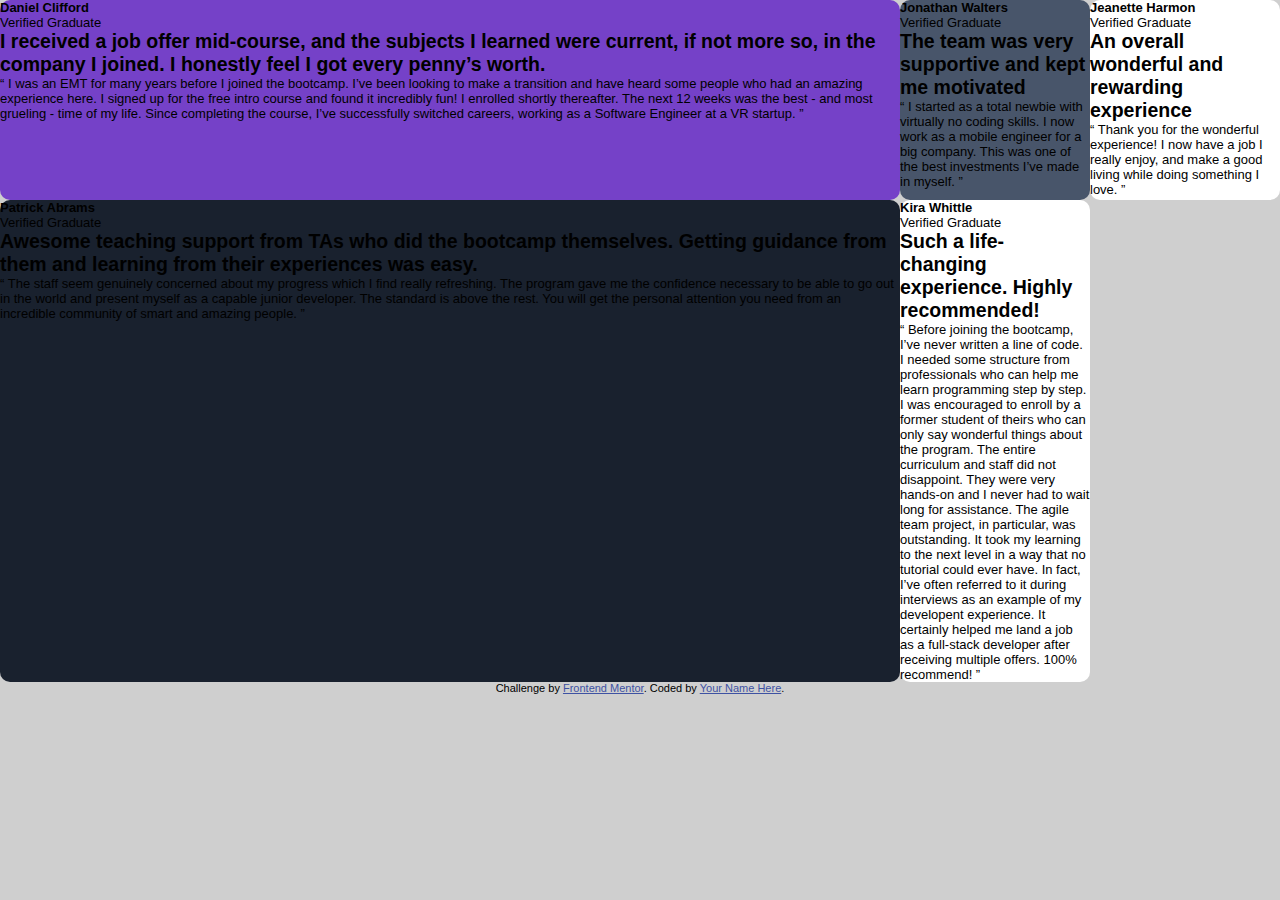
==== testimonials-grid-section/index.html @ 76e98a70 "first commit" ====
<!DOCTYPE html>
<html lang="en">
<head>
  <meta charset="UTF-8">
  <meta name="viewport" content="width=device-width, initial-scale=1.0"> <!-- displays site properly based on user's device -->

  <link rel="icon" type="image/png" sizes="32x32" href="./images/favicon-32x32.png">
  <link rel="stylesheet" href="styles.css" />
  <link rel="font" href="https://fonts.google.com/specimen/Barlow+Semi+Condensed">
  
  <title>Frontend Mentor | [Challenge Name Here]</title>

  <!-- Feel free to remove these styles or customise in your own stylesheet 👍 -->
  <style>
    .attribution { font-size: 11px; text-align: center; }
    .attribution a { color: hsl(228, 45%, 44%); }
  </style>
</head>
<body>
  <div class="content">
    <div class="card01">
      <div class="info01">
        <p>Daniel Clifford</p>
        <span>Verified Graduate</span>
        <h2>I received a job offer mid-course, and the subjects I learned were current, if not more so, 
        in the company I joined. I honestly feel I got every penny’s worth.</h2>
        <span>
          “ I was an EMT for many years before I joined the bootcamp. I’ve been looking to make a 
        transition and have heard some people who had an amazing experience here. I signed up 
        for the free intro course and found it incredibly fun! I enrolled shortly thereafter. 
        The next 12 weeks was the best - and most grueling - time of my life. Since completing 
        the course, I’ve successfully switched careers, working as a Software Engineer at a VR startup. ”
      </span>
      </div>
    </div>

    <div class="card02">
      <div class="info02">
        <p>Jonathan Walters</p>
        <span>Verified Graduate</span>
        <h2>The team was very supportive and kept me motivated</h2>
        <span>
          “ I started as a total newbie with virtually no coding skills. I now work as a mobile engineer 
          for a big company. This was one of the best investments I’ve made in myself. ”
        </span>
      </div>
    </div>

    <div class="card03">
      <div class="info03">
        <p>Jeanette Harmon</p>  
        <span>Verified Graduate</span>
        <h2>An overall wonderful and rewarding experience</h2>
        <span>
          “ Thank you for the wonderful experience! I now have a job I really enjoy, and make a good living 
          while doing something I love. ”
        </span>
      </div>
    </div>

    <div class="card04">
      <div class="info04">
        <p>Patrick Abrams</p>
        <span>Verified Graduate</span>
        <h2>
          Awesome teaching support from TAs who did the bootcamp themselves. Getting guidance from them and 
          learning from their experiences was easy.
        </h2>
        <span>
          “ The staff seem genuinely concerned about my progress which I find really refreshing. The program 
          gave me the confidence necessary to be able to go out in the world and present myself as a capable 
          junior developer. The standard is above the rest. You will get the personal attention you need from 
          an incredible community of smart and amazing people. ”
        </span>
      </div>
    </div>
    
    <div class="card05">
      <div class="info05">
        <p>Kira Whittle</p>
        <span>Verified Graduate</span>
        <h2>Such a life-changing experience. Highly recommended!</h2>
        <span>
          “ Before joining the bootcamp, I’ve never written a line of code. I needed some structure from 
          professionals who can help me learn programming step by step. I was encouraged to enroll by a former 
          student of theirs who can only say wonderful things about the program. The entire curriculum and staff 
          did not disappoint. They were very hands-on and I never had to wait long for assistance. The agile team 
          project, in particular, was outstanding. It took my learning to the next level in a way that no tutorial 
          could ever have. In fact, I’ve often referred to it during interviews as an example of my developent 
          experience. It certainly helped me land a job as a full-stack developer after receiving multiple offers. 
          100% recommend! ”
        </span>
      </div>
    </div>
  </div>
    
  <div class="attribution">
    Challenge by <a href="https://www.frontendmentor.io?ref=challenge" target="_blank">Frontend Mentor</a>. 
    Coded by <a href="#">Your Name Here</a>.
  </div>
</body>
</html>
---- testimonials-grid-section/styles.css ----
* {
  margin: 0;
  padding: 0;
}

body {
  font-family: "Barlow Semi Condensed", sans-serif;
  max-width: 1440px;
  font-size: 13px;
  font-weight: 500;
  background: hsl(0, 0%, 81%);
}

p {
  font-weight: 600;
}

.content {
  display: grid;
  grid-template-columns: 1fr 1fr 1fr;
}

.card01 {
  background: hsl(263, 55%, 52%);
  border-radius: 10px;
  width: 900px;
  height: 200px;
}

.card02 {
  background: hsl(217, 19%, 35%);
  border-radius: 10px;
}

.card03 {
  background:hsl(0, 0%, 100%);
  border-radius: 10px;
}

.card04 {
  background:hsl(219, 29%, 14%);
  border-radius: 10px;
}


.card05 {
  background:hsl(0, 0%, 100%);
  border-radius: 10px;
}
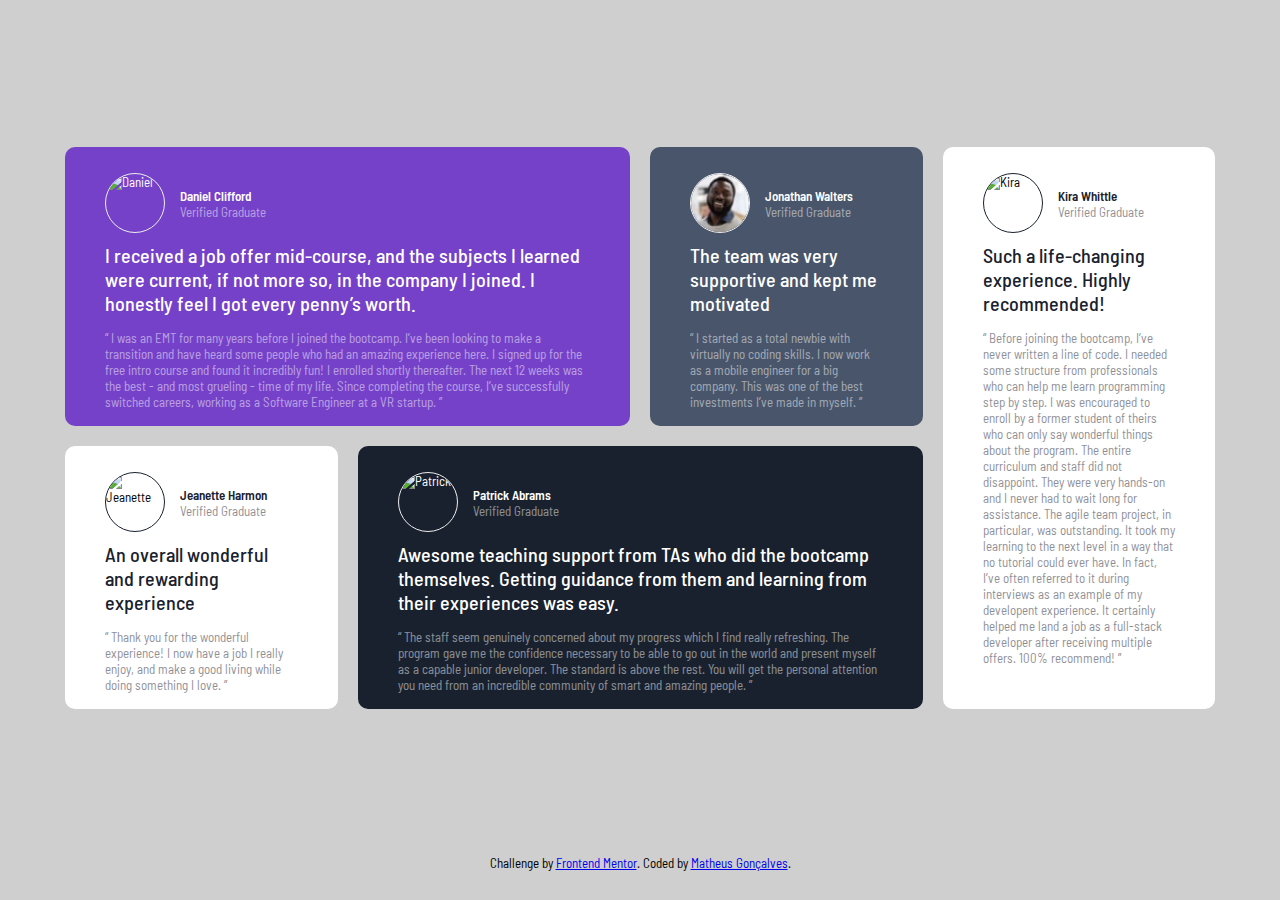
==== commit 7ec5d229: "testimonial grid finallization" ====
--- a/testimonials-grid-section/index.html
+++ b/testimonials-grid-section/index.html
@@ -6,80 +6,103 @@
 
   <link rel="icon" type="image/png" sizes="32x32" href="./images/favicon-32x32.png">
   <link rel="stylesheet" href="styles.css" />
-  <link rel="font" href="https://fonts.google.com/specimen/Barlow+Semi+Condensed">
   
   <title>Frontend Mentor | [Challenge Name Here]</title>
 
-  <!-- Feel free to remove these styles or customise in your own stylesheet 👍 -->
-  <style>
-    .attribution { font-size: 11px; text-align: center; }
-    .attribution a { color: hsl(228, 45%, 44%); }
-  </style>
 </head>
 <body>
-  <div class="content">
-    <div class="card01">
-      <div class="info01">
-        <p>Daniel Clifford</p>
-        <span>Verified Graduate</span>
-        <h2>I received a job offer mid-course, and the subjects I learned were current, if not more so, 
-        in the company I joined. I honestly feel I got every penny’s worth.</h2>
+  <section>
+    <main>
+      <div class="daniel box large">
+        <div class="box-img">
+          <img src="/images/image-daniel.jpg" alt="Daniel">
+          <div class="testimonials-name">
+            <p class="name">Daniel Clifford</p>
+            <span>Verified Graduate</span>
+          </div>
+        </div>
+
+        <h2>
+          I received a job offer mid-course, and the subjects I learned were current, if not more so, 
+          in the company I joined. I honestly feel I got every penny’s worth.
+        </h2>
         <span>
           “ I was an EMT for many years before I joined the bootcamp. I’ve been looking to make a 
-        transition and have heard some people who had an amazing experience here. I signed up 
-        for the free intro course and found it incredibly fun! I enrolled shortly thereafter. 
-        The next 12 weeks was the best - and most grueling - time of my life. Since completing 
-        the course, I’ve successfully switched careers, working as a Software Engineer at a VR startup. ”
-      </span>
+          transition and have heard some people who had an amazing experience here. I signed up 
+          for the free intro course and found it incredibly fun! I enrolled shortly thereafter. 
+          The next 12 weeks was the best - and most grueling - time of my life. Since completing 
+          the course, I’ve successfully switched careers, working as a Software Engineer at a VR startup. ”
+        </span>
       </div>
-    </div>
 
-    <div class="card02">
-      <div class="info02">
-        <p>Jonathan Walters</p>
-        <span>Verified Graduate</span>
-        <h2>The team was very supportive and kept me motivated</h2>
+      <div class="jonathan box medium">
+        <div class="box-img">
+            <img src="./images/image-jonathan.jpg" alt="Jonathan">
+          <div class="testimonials-name">
+            <p class="name">Jonathan Walters</p>
+            <span>Verified Graduate</span>
+          </div>
+        </div>
+
+        <h2>
+          The team was very supportive and kept me motivated
+        </h2>
         <span>
           “ I started as a total newbie with virtually no coding skills. I now work as a mobile engineer 
           for a big company. This was one of the best investments I’ve made in myself. ”
         </span>
       </div>
-    </div>
 
-    <div class="card03">
-      <div class="info03">
-        <p>Jeanette Harmon</p>  
-        <span>Verified Graduate</span>
-        <h2>An overall wonderful and rewarding experience</h2>
+      <div class="jeanette box medium">
+        <div class="box-img">
+          <img src="/images/image-jeanette.jpg" alt="Jeanette">
+          <div class="testimonials-name">
+            <p class="name">Jeanette Harmon</p>
+            <span>Verified Graduate</span>
+          </div>
+        </div>
+
+        <h2>
+          An overall wonderful and rewarding experience
+        </h2>
         <span>
           “ Thank you for the wonderful experience! I now have a job I really enjoy, and make a good living 
-          while doing something I love. ”
+        while doing something I love. ”
         </span>
       </div>
-    </div>
 
-    <div class="card04">
-      <div class="info04">
-        <p>Patrick Abrams</p>
-        <span>Verified Graduate</span>
+      <div class="patrick box large">
+        <div class="box-img">
+          <img src="/images/image-patrick.jpg" alt="Patrick">
+          <div class="testimonials-name">
+            <p class="name">Patrick Abrams</p>
+            <span>Verified Graduate</span>
+          </div>
+        </div>
+
         <h2>
           Awesome teaching support from TAs who did the bootcamp themselves. Getting guidance from them and 
           learning from their experiences was easy.
         </h2>
         <span>
-          “ The staff seem genuinely concerned about my progress which I find really refreshing. The program 
+         “ The staff seem genuinely concerned about my progress which I find really refreshing. The program 
           gave me the confidence necessary to be able to go out in the world and present myself as a capable 
           junior developer. The standard is above the rest. You will get the personal attention you need from 
           an incredible community of smart and amazing people. ”
         </span>
       </div>
-    </div>
-    
-    <div class="card05">
-      <div class="info05">
-        <p>Kira Whittle</p>
-        <span>Verified Graduate</span>
-        <h2>Such a life-changing experience. Highly recommended!</h2>
+
+      <div class="kira box height">
+        <div class="box-img">
+          <img src="/images/image-kira.jpg" alt="Kira" class="photo">
+          <div class="testimonials-name">
+            <p class="name">Kira Whittle</p>
+            <span>Verified Graduate</span>
+          </div>
+        </div>
+        <h2>
+          Such a life-changing experience. Highly recommended!
+        </h2>
         <span>
           “ Before joining the bootcamp, I’ve never written a line of code. I needed some structure from 
           professionals who can help me learn programming step by step. I was encouraged to enroll by a former 
@@ -91,12 +114,12 @@
           100% recommend! ”
         </span>
       </div>
-    </div>
-  </div>
-    
-  <div class="attribution">
+    </main>
+  </section>
+
+<footer>
     Challenge by <a href="https://www.frontendmentor.io?ref=challenge" target="_blank">Frontend Mentor</a>. 
-    Coded by <a href="#">Your Name Here</a>.
-  </div>
+    Coded by <a href="#">Matheus Gonçalves</a>.
+</footer>
 </body>
 </html>--- a/testimonials-grid-section/styles.css
+++ b/testimonials-grid-section/styles.css
@@ -1,49 +1,138 @@
+@import url("https://fonts.googleapis.com/css2?family=Barlow+Semi+Condensed:wght@500;600&display=swap");
+
 * {
   margin: 0;
   padding: 0;
+  box-sizing: border-box;
+  font-family: 'Barlow Semi Condensed', sans-serif;
 }
 
 body {
-  font-family: "Barlow Semi Condensed", sans-serif;
-  max-width: 1440px;
+  background: hsl(0, 0%, 81%);
   font-size: 13px;
-  font-weight: 500;
-  background: hsl(0, 0%, 81%);
+  min-height: 100vh;
 }
 
-p {
+img {
+  margin: 10px 0 10px;
+  width: 60px;
+  height: 60px;
+  border-radius: 50%;
+  border: 1px solid #eee;
+}
+
+section {
+  margin: auto;
+  display: flex;
+  align-items: center;
+  justify-content: center;
+  padding: 5rem 3rem;
+  min-height: 95vh;
+}
+
+main {
+  margin: auto;
+  display: grid;
+  max-width: 1150px;
+  justify-content: center;
+  grid-template-columns: repeat(4, 1fr);
+  grid-template-rows: repeat(2, min-content);
+  grid-gap: 20px;
+  grid-template-areas: 
+  'box1 box1 box2 box5'
+  'box3 box4 box4 box5'
+  ;
+}
+
+span {
+  color: white;
+  opacity: 0.5;
+}
+
+h2 {
+  font-size: 20px;
+  font-weight: 500;
+  margin-bottom: 15px;
+}
+
+.box {
+  display: flex;
+  flex-direction: column;
+  background: hsl(263, 55%, 52%);
+  border-radius: 10px;
+  padding: 1rem 2.5rem;
+}
+
+.daniel {
+  grid-area: box1;
+  background-color: hsl(263, 55%, 52%);
+  background-image: url('images/bg-pattern-quotation.svg') no-repeat;
+  background-position: 90% 0;
+}
+
+.jonathan {
+  grid-area: box2;
+  background: hsl(217, 19%, 35%);
+}
+
+.jeanette {
+  grid-area: box3;
+  background: white;
+}
+
+.patrick {
+  grid-area: box4;
+  background: hsl(219, 29%, 14%);
+}
+
+.kira {
+  grid-area: box5;
+  background: white;
+}
+
+.daniel, .patrick, .jonathan, .name, h2 {
+  color: white;
+}
+
+.jeanette h2,
+.jeanette p,
+.kira h2,
+.kira p {
+  color: hsl(219, 29%, 14%);
+}
+
+.jeanette span,
+.kira span {
+  color: hsl(219, 29%, 14%);
+  opacity: 0.5;
+}
+
+.jeanette img,
+.kira img {
+  border: 1px solid hsl(219, 29%, 14%);
+}
+
+.box-img {
+  display: flex;
+}
+
+.testimonials-name {
+  padding-top: 25px;
+  padding-left: 15px;
+  color: hsl(0, 0%, 81%);
+}
+
+.name {
   font-weight: 600;
 }
 
-.content {
-  display: grid;
-  grid-template-columns: 1fr 1fr 1fr;
+footer {
+  text-align: center;
 }
 
-.card01 {
-  background: hsl(263, 55%, 52%);
-  border-radius: 10px;
-  width: 900px;
-  height: 200px;
-}
-
-.card02 {
-  background: hsl(217, 19%, 35%);
-  border-radius: 10px;
-}
-
-.card03 {
-  background:hsl(0, 0%, 100%);
-  border-radius: 10px;
-}
-
-.card04 {
-  background:hsl(219, 29%, 14%);
-  border-radius: 10px;
-}
-
-
-.card05 {
-  background:hsl(0, 0%, 100%);
-  border-radius: 10px;
-}
+@media screen and (max-width: 800px) {
+  main {
+    display: flex;
+    flex-direction: column;
+  }
+}